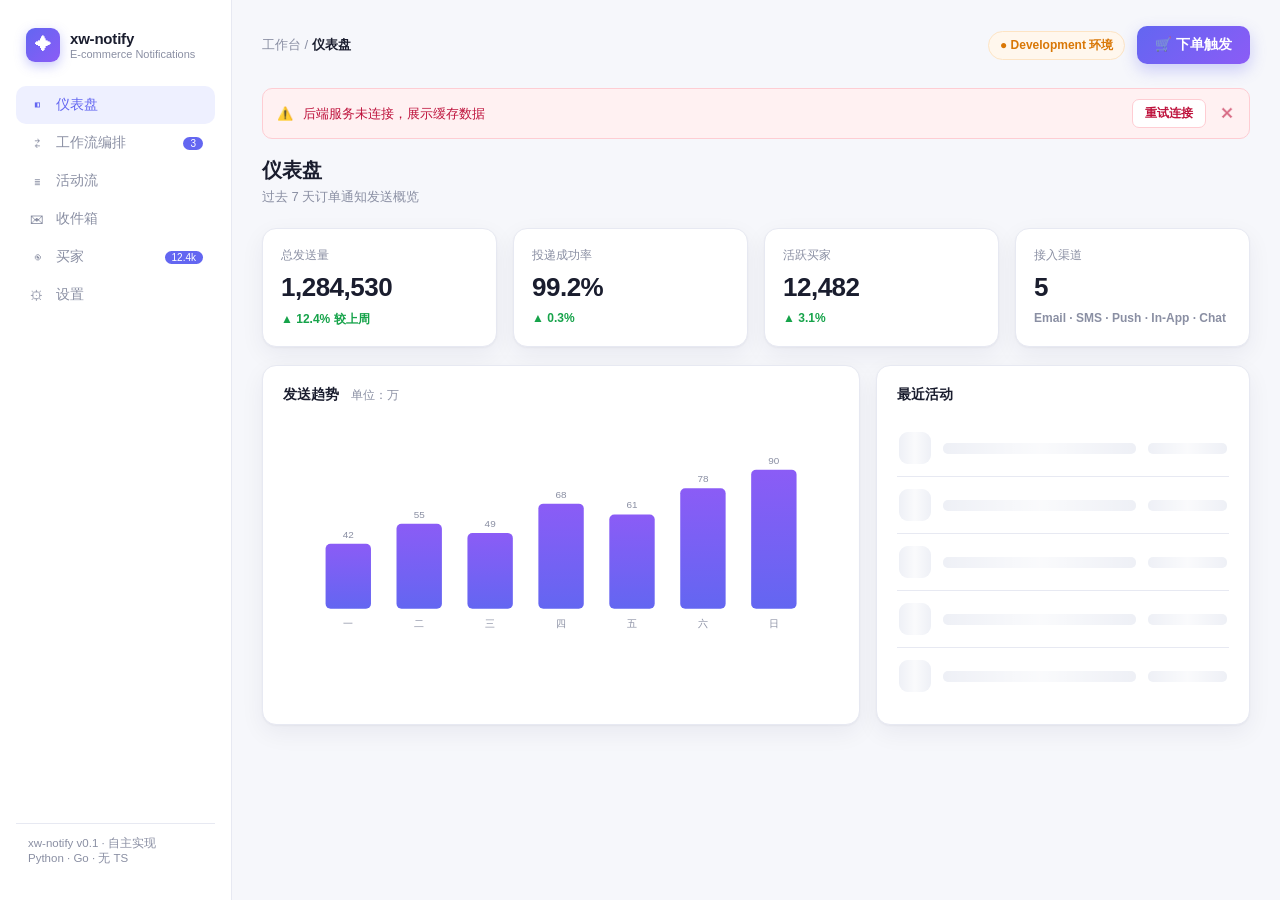
==== dashboard/index.html @ 59d23336 "refactor: 执行引擎从 Java 迁移为 Go - engine/ 改为 Go 模块：cmd/engine 入口 + internal/{domain,queue,worker,config}" ====
<!DOCTYPE html>
<html lang="zh-CN">
<head>
<meta charset="UTF-8" />
<meta name="viewport" content="width=device-width, initial-scale=1.0" />
<title>xw-notify · 电商交易触达</title>
<link rel="stylesheet" href="styles.css" />
</head>
<body>
  <aside>
    <div class="brand">
      <div class="logo">✦</div>
      <div><b>xw-notify</b><span>E-commerce Notifications</span></div>
    </div>
    <ul class="nav">
      <li data-view="dashboard" class="active"><span class="ic">◧</span>仪表盘</li>
      <li data-view="workflows"><span class="ic">⇄</span>工作流编排<span class="badge">3</span></li>
      <li data-view="activity"><span class="ic">≣</span>活动流</li>
      <li data-view="inbox"><span class="ic">✉</span>收件箱<span class="badge badge-count" id="inbox-badge" hidden>0</span></li>
      <li data-view="subscribers"><span class="ic">◉</span>买家<span class="badge">12.4k</span></li>
      <li data-view="settings"><span class="ic">⚙</span>设置</li>
    </ul>
    <div class="sidebar-foot">xw-notify v0.1 · 自主实现<br/>Python · Go · 无 TS</div>
  </aside>

  <main>
    <header class="top">
      <button id="nav-toggle" aria-label="菜单">☰</button>
      <div class="crumb">工作台 / <b id="crumb-name">仪表盘</b></div>
      <div class="top-actions">
        <span class="env-badge">● Development 环境</span>
        <button class="btn btn-primary" id="trigger-btn">🛒 下单触发</button>
      </div>
    </header>

    <div id="xw-banner" role="alert"><span>⚠️</span><span id="xw-banner-text">后端服务未连接，展示缓存数据</span><button class="retry" id="xw-retry">重试连接</button><span class="close-banner" id="xw-banner-close">✕</span></div>

    <!-- ===== Dashboard ===== -->
    <section class="view active" id="view-dashboard">
      <h1>仪表盘</h1>
      <p class="sub">过去 7 天订单通知发送概览</p>
      <div class="grid">
        <div class="stat"><div class="label">总发送量</div><div class="value" id="stat-total">1,284,530</div><div class="delta up">▲ 12.4% 较上周</div></div>
        <div class="stat"><div class="label">投递成功率</div><div class="value" id="stat-rate">99.2%</div><div class="delta up">▲ 0.3%</div></div>
        <div class="stat"><div class="label">活跃买家</div><div class="value">12,482</div><div class="delta up">▲ 3.1%</div></div>
        <div class="stat"><div class="label">接入渠道</div><div class="value">5</div><div class="delta" id="stat-channels" style="color:var(--muted)">Email · SMS · Push · In-App · Chat</div></div>
      </div>
      <div class="cards">
        <div class="card">
          <h3>发送趋势 <span class="hint">单位：万</span></h3>
          <svg id="chart" viewBox="0 0 560 220" style="width:100%"></svg>
        </div>
        <div class="card">
          <h3>最近活动</h3>
          <div id="dash-activity"></div>
        </div>
      </div>
    </section>

    <!-- ===== Workflows ===== -->
    <section class="view" id="view-workflows">
      <h1>工作流编排</h1>
      <p class="sub">左侧选择工作流，拖拽节点调整布局，新增/删除步骤并保存写回后端</p>
      <div class="wf-wrap">
        <aside class="wf-list-panel">
          <div class="wf-list-head">
            <span>工作流列表</span>
            <button class="btn btn-ghost" id="wf-new-btn" style="padding:5px 10px;font-size:12px">＋ 新建</button>
          </div>
          <div id="wf-list"></div>
        </aside>
        <div class="wf-main">
          <div class="wf-toolbar">
            <span style="font-size:12px;color:var(--muted);margin-right:4px;">添加步骤：</span>
            <button class="chip" data-add="email"><span class="dot" style="background:#6366f1"></span>邮件 Email</button>
            <button class="chip" data-add="sms"><span class="dot" style="background:#0ea5e9"></span>短信 SMS</button>
            <button class="chip" data-add="push"><span class="dot" style="background:#f59e0b"></span>推送 Push</button>
            <button class="chip" data-add="inapp"><span class="dot" style="background:#10b981"></span>站内 In-App</button>
            <button class="chip" data-add="digest"><span class="dot" style="background:#8b5cf6"></span>摘要 Digest</button>
            <button class="chip chip-danger" id="wf-del-btn" style="margin-left:8px">✕ 删除步骤</button>
            <span style="flex:1"></span>
            <button class="btn btn-ghost" id="run-btn">▶ 运行工作流</button>
            <button class="btn btn-primary" id="wf-save-btn" style="margin-left:8px">💾 保存</button>
          </div>
          <div class="canvas"><svg id="wf-svg" viewBox="0 0 920 480"></svg></div>
        </div>
      </div>
    </section>

    <!-- ===== Activity ===== -->
    <section class="view" id="view-activity">
      <h1>活动流</h1>
      <p class="sub">每一条订单事件触发的实时分发轨迹</p>
      <div class="card"><div id="activity-list"></div></div>
    </section>

    <!-- ===== Inbox ===== -->
    <section class="view" id="view-inbox">
      <h1>收件箱</h1>
      <p class="sub">站内通知中心 · 未读消息与已读标记</p>
      <div class="inbox-head">
        <div class="inbox-tabs">
          <button class="inbox-tab active" data-filter="all">全部</button>
          <button class="inbox-tab" data-filter="unread">未读</button>
        </div>
        <div class="inbox-actions">
          <button class="btn btn-ghost" id="inbox-mark-all" style="padding:7px 14px;font-size:12.5px">✓ 全部已读</button>
        </div>
      </div>
      <div class="card"><div id="inbox-list"></div></div>
    </section>

    <!-- ===== Subscribers ===== -->
    <section class="view" id="view-subscribers">
      <h1>买家</h1>
      <p class="sub">买家档案与渠道偏好（全局 / 工作流 / 渠道 三级）</p>
      <div class="card"><div id="sub-list"></div></div>
    </section>

    <!-- ===== Settings ===== -->
    <section class="view" id="view-settings">
      <h1>设置</h1>
      <p class="sub">API Key · 渠道 Provider · 环境隔离</p>
      <div class="card">
        <div class="act"><div class="ch" style="background:#eef0ff">🔑</div><div class="meta"><div class="t">API Key</div><div class="d">sk_live_••••••••••••4F2k · 只读</div></div><button class="btn btn-ghost" style="padding:7px 12px">复制</button></div>
        <div class="act"><div class="ch" style="background:#ecfdf5">📧</div><div class="meta"><div class="t">Email Provider</div><div class="d">SMTP · 已连接</div></div><span class="pill ok">正常</span></div>
        <div class="act"><div class="ch" style="background:#fff7ed">📱</div><div class="meta"><div class="t">Push Provider</div><div class="d">FCM · mock 模式</div></div><span class="pill" style="background:#fff7ed;color:#b45309">mock</span></div>
      </div>
    </section>
  </main>

  <script src="data.js"></script>
  <script src="editor.js"></script>
  <script src="app.js"></script>
</body>
</html>
---- dashboard/styles.css ----
/* xw-notify 展示前端样式 —— 原生 CSS，零依赖 */
:root {
  --bg: #f6f7fb;
  --panel: #ffffff;
  --border: #e7e9f2;
  --text: #1a1d2e;
  --muted: #8a8fa3;
  --accent: #6366f1;
  --accent-soft: #eef0ff;
  --green: #16a34a;
  --red: #e11d48;
  --amber: #d97706;
  --radius: 14px;
  --shadow: 0 1px 2px rgba(20, 24, 60, .04), 0 8px 24px rgba(20, 24, 60, .06);
  --sidebar-w: 232px;
}
* { box-sizing: border-box; margin: 0; padding: 0; }
body {
  font-family: -apple-system, BlinkMacSystemFont, "Segoe UI", "PingFang SC", "Microsoft YaHei", sans-serif;
  background: var(--bg);
  color: var(--text);
  display: flex;
  min-height: 100vh;
  -webkit-font-smoothing: antialiased;
}
/* ---------- Sidebar ---------- */
aside {
  width: var(--sidebar-w);
  background: var(--panel);
  border-right: 1px solid var(--border);
  padding: 22px 16px;
  display: flex;
  flex-direction: column;
  gap: 4px;
  position: sticky;
  top: 0;
  height: 100vh;
}
.brand { display: flex; align-items: center; gap: 10px; padding: 6px 10px 20px; }
.brand .logo {
  width: 34px; height: 34px; border-radius: 9px;
  background: linear-gradient(135deg, #6366f1, #8b5cf6);
  display: grid; place-items: center; color: #fff; font-weight: 700; font-size: 16px;
  box-shadow: 0 4px 12px rgba(99,102,241,.35);
}
.brand b { font-size: 15px; letter-spacing: -.2px; }
.brand span { display:block; font-size: 11px; color: var(--muted); font-weight: 400; }
.nav { list-style: none; }
.nav li {
  display: flex; align-items: center; gap: 10px;
  padding: 10px 12px; border-radius: 10px; cursor: pointer;
  color: var(--muted); font-size: 13.5px; font-weight: 500;
  transition: all .15s;
}
.nav li:hover { background: var(--accent-soft); color: var(--text); }
.nav li.active { background: var(--accent-soft); color: var(--accent); }
.nav li .ic { width: 18px; text-align: center; }
.nav li .badge { margin-left: auto; background: var(--accent); color:#fff; font-size:10px; padding:1px 7px; border-radius: 99px; }
.sidebar-foot { margin-top: auto; padding: 12px; border-top: 1px solid var(--border); font-size: 11.5px; color: var(--muted); }

/* ---------- Main ---------- */
main { flex: 1; min-width: 0; padding: 26px 30px 60px; }
header.top { display: flex; align-items: center; justify-content: space-between; margin-bottom: 24px; }
.crumb { font-size: 13px; color: var(--muted); }
.crumb b { color: var(--text); }
.top-actions { display: flex; align-items: center; gap: 12px; }
.env-badge {
  font-size: 12px; padding: 5px 11px; border-radius: 99px; font-weight: 600;
  background: #fff7ed; color: var(--amber); border: 1px solid #fde4c4;
}
.btn {
  border: none; cursor: pointer; font-weight: 600; font-size: 13.5px;
  padding: 10px 18px; border-radius: 10px; transition: transform .1s, box-shadow .15s;
}
.btn:active { transform: translateY(1px); }
.btn-primary { background: linear-gradient(135deg,#6366f1,#8b5cf6); color:#fff; box-shadow: 0 6px 16px rgba(99,102,241,.3); }
.btn-primary:hover { box-shadow: 0 8px 22px rgba(99,102,241,.42); }
.btn-ghost { background: var(--panel); color: var(--text); border: 1px solid var(--border); }

/* ---------- Views ---------- */
.view { display: none; animation: fade .25s ease; }
.view.active { display: block; }
@keyframes fade { from { opacity: 0; transform: translateY(6px);} to { opacity:1; transform:none;} }

h1 { font-size: 20px; margin-bottom: 4px; }
.sub { color: var(--muted); font-size: 13px; margin-bottom: 22px; }

.grid { display: grid; grid-template-columns: repeat(4, 1fr); gap: 16px; margin-bottom: 18px; }
.stat { background: var(--panel); border: 1px solid var(--border); border-radius: var(--radius); padding: 18px; box-shadow: var(--shadow); }
.stat .label { font-size: 12px; color: var(--muted); margin-bottom: 8px; }
.stat .value { font-size: 26px; font-weight: 700; letter-spacing: -.5px; }
.stat .delta { font-size: 12px; margin-top: 8px; font-weight: 600; }
.up { color: var(--green); } .down { color: var(--red); }

.cards { display: grid; grid-template-columns: 1.6fr 1fr; gap: 16px; }
.card { background: var(--panel); border: 1px solid var(--border); border-radius: var(--radius); padding: 20px; box-shadow: var(--shadow); }
.card h3 { font-size: 14px; margin-bottom: 16px; }
.card .hint { font-size: 12px; color: var(--muted); font-weight: 400; margin-left: 8px; }

/* activity rows */
.act { display: flex; align-items: center; gap: 12px; padding: 12px 2px; border-bottom: 1px solid var(--border); }
.act:last-child { border-bottom: none; }
.act .ch { width: 32px; height: 32px; border-radius: 9px; display:grid; place-items:center; font-size:15px; flex-shrink:0; }
.act .meta { flex: 1; min-width: 0; }
.act .meta .t { font-size: 13px; font-weight: 600; }
.act .meta .d { font-size: 12px; color: var(--muted); }
.act .ts { font-size: 11.5px; color: var(--muted); white-space: nowrap; }
.pill { font-size: 10.5px; padding: 2px 8px; border-radius: 99px; font-weight: 600; }
.pill.ok { background:#ecfdf5; color:#15803d; } .pill.fail { background:#fff1f2; color:#be123c; }

/* inbox */
.badge-count { background: var(--red); }
.inbox-head { display: flex; align-items: center; justify-content: space-between; margin-bottom: 14px; }
.inbox-tabs { display: flex; gap: 6px; }
.inbox-tab {
  border: 1px solid var(--border); background: var(--panel); color: var(--muted);
  font-size: 12.5px; font-weight: 600; padding: 7px 16px; border-radius: 99px; cursor: pointer;
}
.inbox-tab.active { background: var(--accent-soft); color: var(--accent); border-color: var(--accent); }
.inbox-item {
  display: flex; align-items: center; gap: 12px; padding: 14px 6px;
  border-bottom: 1px solid var(--border); cursor: pointer; transition: background .15s;
}
.inbox-item:last-child { border-bottom: none; }
.inbox-item:hover { background: #fafbff; }
.inbox-dot { width: 9px; height: 9px; border-radius: 50%; background: transparent; flex-shrink: 0; }
.inbox-item.unread .inbox-dot { background: var(--accent); box-shadow: 0 0 0 3px rgba(99,102,241,.18); }
.inbox-body { flex: 1; min-width: 0; }
.inbox-title { font-size: 13.5px; font-weight: 600; }
.inbox-item.unread .inbox-title { font-weight: 700; }
.inbox-text { font-size: 12.5px; color: var(--muted); margin-top: 3px; }
.inbox-ts { font-size: 11.5px; color: var(--muted); white-space: nowrap; }
.inbox-item.unread .inbox-ts { color: var(--accent); }
.inbox-empty { text-align: center; padding: 40px 12px; color: var(--muted); font-size: 13px; }

/* workflow editor */
.wf-wrap { background: var(--panel); border: 1px solid var(--border); border-radius: var(--radius); box-shadow: var(--shadow); padding: 20px; display:flex; gap:16px; }
.wf-list-panel { width: 220px; flex-shrink:0; border-right:1px solid var(--border); padding-right:16px; }
.wf-list-head { display:flex; align-items:center; justify-content:space-between; margin-bottom:12px; font-size:12px; font-weight:700; color:var(--muted); }
#wf-list { display:flex; flex-direction:column; gap:6px; }
.wf-item { display:flex; align-items:center; gap:8px; padding:9px 10px; border-radius:9px; border:1px solid var(--border); cursor:pointer; font-size:12.5px; transition: background .15s, border-color .15s; }
.wf-item:hover { border-color: var(--accent); }
.wf-item.active { background:#eef0ff; border-color: var(--accent); }
.wf-item .wf-name { font-weight:600; overflow:hidden; text-overflow:ellipsis; white-space:nowrap; }
.wf-item .wf-ver { margin-left:auto; font-size:10.5px; color:var(--muted); white-space:nowrap; }
.wf-list-empty { font-size:12px; color:var(--muted); padding:12px 4px; }
.wf-main { flex:1; min-width:0; }
.wf-toolbar { display:flex; align-items:center; gap:8px; margin-bottom:16px; flex-wrap:wrap; }
.chip { font-size:12px; padding:7px 12px; border-radius:9px; border:1px solid var(--border); background:#fbfbfe; cursor:pointer; font-weight:500; }
.chip:hover { border-color: var(--accent); color: var(--accent); }
.chip .dot { display:inline-block; width:8px; height:8px; border-radius:50%; margin-right:6px; }
.chip-danger { color:#be123c; }
.chip-danger:hover { border-color:#be123c; color:#be123c; }
.canvas { width:100%; background: #fafbff; border:1px dashed #d9ddf0; border-radius: 12px; overflow:hidden; }
.canvas svg { display:block; width:100%; }
.node { cursor: grab; }
.node rect { transition: filter .15s; }
.node:hover rect { filter: drop-shadow(0 4px 10px rgba(99,102,241,.25)); }
.node[data-sel="1"] rect { filter: drop-shadow(0 0 0 2px var(--accent)); }
.edge { stroke: #c7cbe6; stroke-width: 2; fill: none; }
.edge.running { stroke: var(--accent); stroke-dasharray: 6 6; animation: dash .5s linear infinite; }
@keyframes dash { to { stroke-dashoffset: -12; } }

/* ---------- 加载态骨架 ---------- */
.skel { position: relative; overflow: hidden; background: #eef0f6; border-radius: 8px; }
.skel::after {
  content: ''; position: absolute; inset: 0;
  background: linear-gradient(90deg, transparent, rgba(255,255,255,.7), transparent);
  animation: shimmer 1.2s infinite;
}
@keyframes shimmer { from { transform: translateX(-100%);} to { transform: translateX(100%);} }
.skel-row { display:flex; align-items:center; gap:12px; padding:12px 2px; border-bottom:1px solid var(--border); }
.skel-row:last-child { border-bottom:none; }
.skel-avatar { width:32px; height:32px; border-radius:9px; flex-shrink:0; }
.skel-line { height:11px; border-radius:5px; flex:1; }
.skel-line.short { max-width:60%; }
.skel-stat { height:90px; }

/* ---------- 空态 ---------- */
.empty-state { text-align:center; padding:48px 16px; color:var(--muted); }
.empty-state .ic { font-size:34px; margin-bottom:12px; opacity:.5; }
.empty-state .t { font-size:14px; font-weight:600; color:var(--text); margin-bottom:6px; }
.empty-state .d { font-size:12.5px; }
.empty-state .btn { margin-top:16px; }

/* ---------- 错误横幅 ---------- */
#xw-banner {
  display:none; align-items:center; gap:10px;
  background:#fff1f2; color:#be123c; border:1px solid #fecdd3;
  padding:10px 14px; border-radius:10px; font-size:13px; margin-bottom:18px;
}
#xw-banner.show { display:flex; }
#xw-banner .retry { margin-left:auto; border:1px solid #fecdd3; background:#fff; color:#be123c;
  font-size:12px; padding:5px 12px; border-radius:7px; cursor:pointer; font-weight:600; }
#xw-banner .close-banner { cursor:pointer; font-size:15px; color:#be123c; opacity:.6; margin-left:4px; }

/* ---------- 响应式 ---------- */
/* 顶栏移动端菜单按钮 */
#nav-toggle { display:none; border:none; background:transparent; font-size:20px; color:var(--text); cursor:pointer; padding:4px 8px; }

@media (max-width: 980px) {
  .grid { grid-template-columns: repeat(2,1fr); }
  .cards { grid-template-columns: 1fr; }
  .wf-wrap { flex-direction: column; }
  .wf-list-panel { width:100%; border-right:none; border-bottom:1px solid var(--border); padding-right:0; padding-bottom:12px; }
  #wf-list { flex-direction:row; flex-wrap:wrap; }
  .wf-item { flex:1 1 160px; }
}

@media (max-width: 720px) {
  body { flex-direction: column; }
  aside {
    position: fixed; z-index: 50; width: 232px; height: 100vh; left: 0; top: 0;
    transform: translateX(-100%); transition: transform .25s ease; box-shadow: 0 0 40px rgba(0,0,0,.15);
  }
  aside.open { transform: translateX(0); }
  main { padding: 16px 14px 60px; }
  header.top { flex-wrap: wrap; gap: 10px; }
  .crumb { width: 100%; }
  #nav-toggle { display: block; }
  .grid { grid-template-columns: 1fr; }
  .wf-toolbar { gap:6px; }
  .top-actions { width: 100%; justify-content: space-between; }
  .env-badge { display:none; }
}
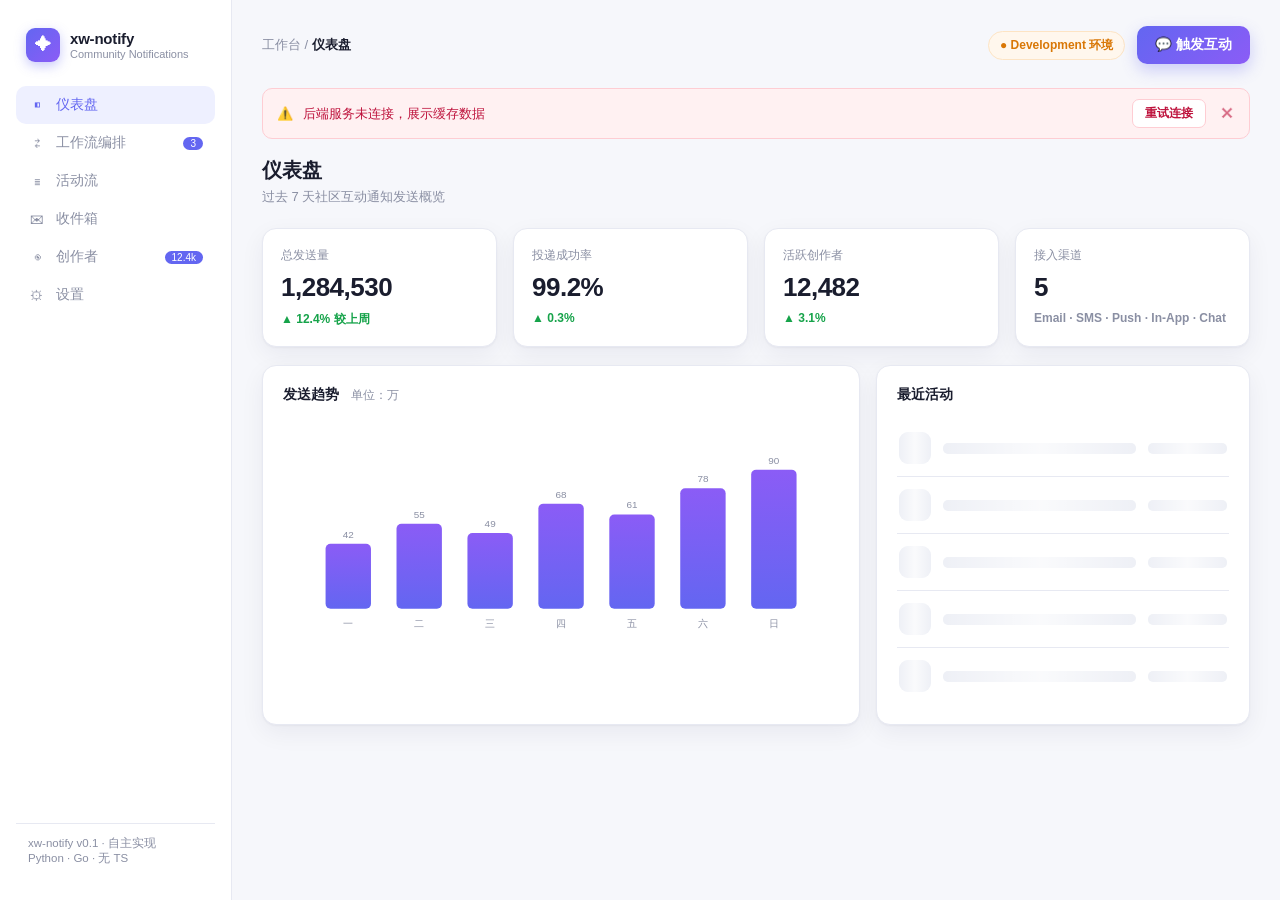
==== commit 4fbc3658: "feat: 业务主题切换为内容社区互动触达 - 预置工作流改为 post_liked（按 post_id 聚合）/ post_commented / post_mentioned - 点赞工作流加入 " ====
--- a/dashboard/index.html
+++ b/dashboard/index.html
@@ -3,21 +3,21 @@
 <head>
 <meta charset="UTF-8" />
 <meta name="viewport" content="width=device-width, initial-scale=1.0" />
-<title>xw-notify · 电商交易触达</title>
+<title>xw-notify · 内容社区互动触达</title>
 <link rel="stylesheet" href="styles.css" />
 </head>
 <body>
   <aside>
     <div class="brand">
       <div class="logo">✦</div>
-      <div><b>xw-notify</b><span>E-commerce Notifications</span></div>
+      <div><b>xw-notify</b><span>Community Notifications</span></div>
     </div>
     <ul class="nav">
       <li data-view="dashboard" class="active"><span class="ic">◧</span>仪表盘</li>
       <li data-view="workflows"><span class="ic">⇄</span>工作流编排<span class="badge">3</span></li>
       <li data-view="activity"><span class="ic">≣</span>活动流</li>
       <li data-view="inbox"><span class="ic">✉</span>收件箱<span class="badge badge-count" id="inbox-badge" hidden>0</span></li>
-      <li data-view="subscribers"><span class="ic">◉</span>买家<span class="badge">12.4k</span></li>
+      <li data-view="subscribers"><span class="ic">◉</span>创作者<span class="badge">12.4k</span></li>
       <li data-view="settings"><span class="ic">⚙</span>设置</li>
     </ul>
     <div class="sidebar-foot">xw-notify v0.1 · 自主实现<br/>Python · Go · 无 TS</div>
@@ -29,7 +29,7 @@
       <div class="crumb">工作台 / <b id="crumb-name">仪表盘</b></div>
       <div class="top-actions">
         <span class="env-badge">● Development 环境</span>
-        <button class="btn btn-primary" id="trigger-btn">🛒 下单触发</button>
+        <button class="btn btn-primary" id="trigger-btn">💬 触发互动</button>
       </div>
     </header>
 
@@ -38,11 +38,11 @@
     <!-- ===== Dashboard ===== -->
     <section class="view active" id="view-dashboard">
       <h1>仪表盘</h1>
-      <p class="sub">过去 7 天订单通知发送概览</p>
+      <p class="sub">过去 7 天社区互动通知发送概览</p>
       <div class="grid">
         <div class="stat"><div class="label">总发送量</div><div class="value" id="stat-total">1,284,530</div><div class="delta up">▲ 12.4% 较上周</div></div>
         <div class="stat"><div class="label">投递成功率</div><div class="value" id="stat-rate">99.2%</div><div class="delta up">▲ 0.3%</div></div>
-        <div class="stat"><div class="label">活跃买家</div><div class="value">12,482</div><div class="delta up">▲ 3.1%</div></div>
+        <div class="stat"><div class="label">活跃创作者</div><div class="value">12,482</div><div class="delta up">▲ 3.1%</div></div>
         <div class="stat"><div class="label">接入渠道</div><div class="value">5</div><div class="delta" id="stat-channels" style="color:var(--muted)">Email · SMS · Push · In-App · Chat</div></div>
       </div>
       <div class="cards">
@@ -90,7 +90,7 @@
     <!-- ===== Activity ===== -->
     <section class="view" id="view-activity">
       <h1>活动流</h1>
-      <p class="sub">每一条订单事件触发的实时分发轨迹</p>
+      <p class="sub">每一条互动事件触发的实时分发轨迹</p>
       <div class="card"><div id="activity-list"></div></div>
     </section>
 
@@ -112,8 +112,8 @@
 
     <!-- ===== Subscribers ===== -->
     <section class="view" id="view-subscribers">
-      <h1>买家</h1>
-      <p class="sub">买家档案与渠道偏好（全局 / 工作流 / 渠道 三级）</p>
+      <h1>创作者</h1>
+      <p class="sub">创作者档案与渠道偏好（全局 / 工作流 / 渠道 三级）</p>
       <div class="card"><div id="sub-list"></div></div>
     </section>
 
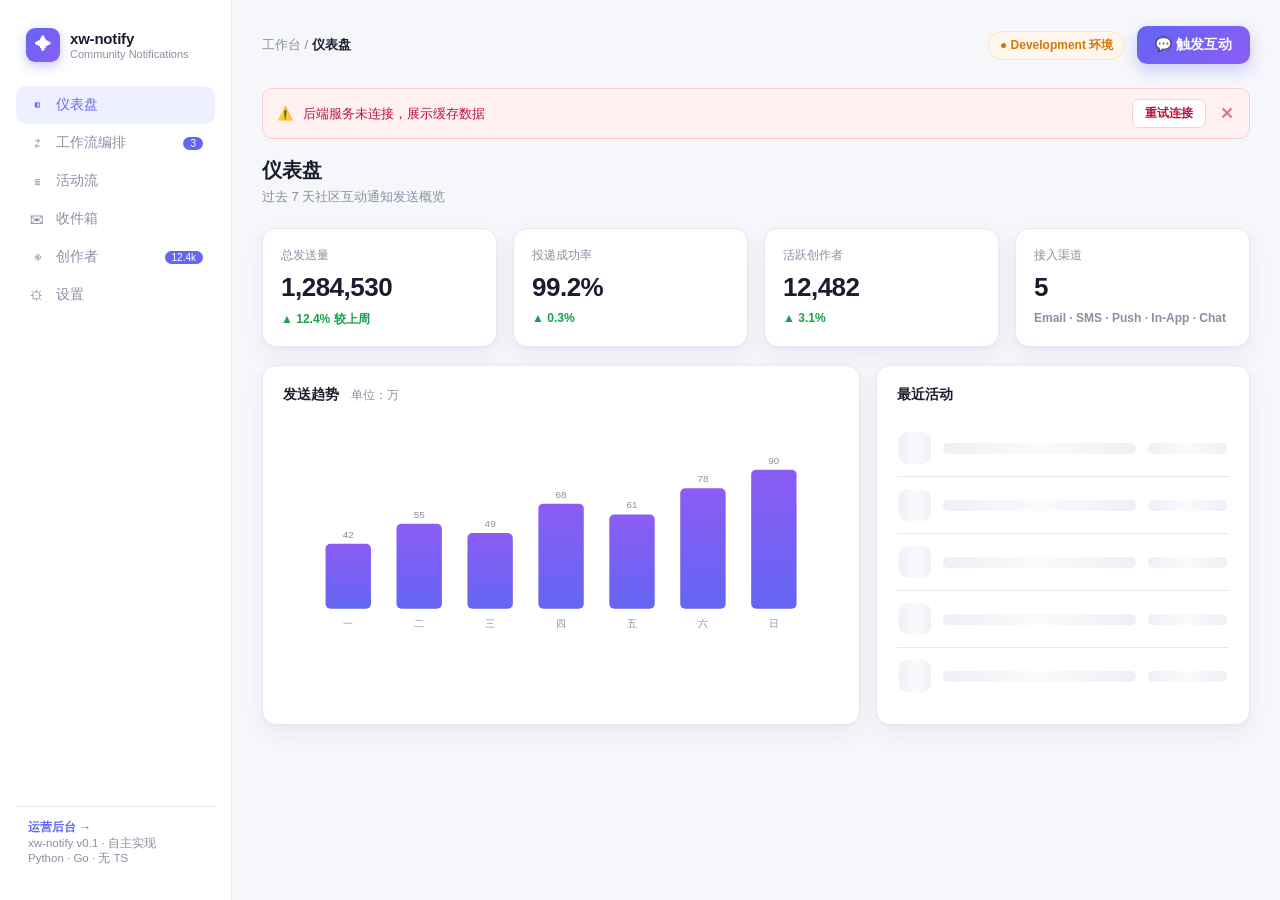
==== commit a8aa2b13: "前端：新增运营后台页面，统计概览与工作流启停、触发测试接线 页面 dashboard/admin.html 复用既有的原生 HTML/CSS/JS，不引入构建： 概览读管理统计接口给出尝试数、成功率、" ====
--- a/dashboard/index.html
+++ b/dashboard/index.html
@@ -20,7 +20,7 @@
       <li data-view="subscribers"><span class="ic">◉</span>创作者<span class="badge">12.4k</span></li>
       <li data-view="settings"><span class="ic">⚙</span>设置</li>
     </ul>
-    <div class="sidebar-foot">xw-notify v0.1 · 自主实现<br/>Python · Go · 无 TS</div>
+    <div class="sidebar-foot"><a class="foot-link" href="admin.html">运营后台 →</a><br/>xw-notify v0.1 · 自主实现<br/>Python · Go · 无 TS</div>
   </aside>
 
   <main>
@@ -97,17 +97,8 @@
     <!-- ===== Inbox ===== -->
     <section class="view" id="view-inbox">
       <h1>收件箱</h1>
-      <p class="sub">站内通知中心 · 未读消息与已读标记</p>
-      <div class="inbox-head">
-        <div class="inbox-tabs">
-          <button class="inbox-tab active" data-filter="all">全部</button>
-          <button class="inbox-tab" data-filter="unread">未读</button>
-        </div>
-        <div class="inbox-actions">
-          <button class="btn btn-ghost" id="inbox-mark-all" style="padding:7px 14px;font-size:12.5px">✓ 全部已读</button>
-        </div>
-      </div>
-      <div class="card"><div id="inbox-list"></div></div>
+      <p class="sub">站内通知中心 · 未读聚合、按工作流筛选、实时更新</p>
+      <div id="inbox-root"></div>
     </section>
 
     <!-- ===== Subscribers ===== -->
@@ -131,6 +122,7 @@
 
   <script src="data.js"></script>
   <script src="editor.js"></script>
+  <script src="inbox.js"></script>
   <script src="app.js"></script>
 </body>
 </html>
--- a/dashboard/styles.css
+++ b/dashboard/styles.css
@@ -57,6 +57,8 @@
 .nav li .ic { width: 18px; text-align: center; }
 .nav li .badge { margin-left: auto; background: var(--accent); color:#fff; font-size:10px; padding:1px 7px; border-radius: 99px; }
 .sidebar-foot { margin-top: auto; padding: 12px; border-top: 1px solid var(--border); font-size: 11.5px; color: var(--muted); }
+.sidebar-foot a.foot-link { color: var(--accent); text-decoration: none; font-weight: 600; font-size: 12px; }
+.sidebar-foot a.foot-link:hover { text-decoration: underline; }
 
 /* ---------- Main ---------- */
 main { flex: 1; min-width: 0; padding: 26px 30px 60px; }
@@ -132,6 +134,48 @@
 .inbox-ts { font-size: 11.5px; color: var(--muted); white-space: nowrap; }
 .inbox-item.unread .inbox-ts { color: var(--accent); }
 .inbox-empty { text-align: center; padding: 40px 12px; color: var(--muted); font-size: 13px; }
+
+/* inbox 组件（dashboard/inbox.js） */
+.inbox-top {
+  display: flex; align-items: center; justify-content: space-between;
+  gap: 12px; margin-bottom: 12px; flex-wrap: wrap;
+}
+.inbox-nums { display: flex; align-items: center; gap: 16px; }
+.inbox-num { font-size: 12.5px; color: var(--muted); }
+.inbox-num b { font-size: 18px; color: var(--text); margin-right: 5px; letter-spacing: -.3px; }
+.inbox-live {
+  display: inline-flex; align-items: center; gap: 6px;
+  font-size: 11.5px; color: var(--muted); font-weight: 600;
+}
+.inbox-live i { width: 7px; height: 7px; border-radius: 50%; background: #cbd0e0; }
+.inbox-live[data-state="live"] { color: var(--green); }
+.inbox-live[data-state="live"] i { background: var(--green); box-shadow: 0 0 0 3px rgba(22,163,74,.15); }
+.inbox-live[data-state="connecting"] i,
+.inbox-live[data-state="retry"] i { background: var(--amber); animation: pulse 1.2s ease-in-out infinite; }
+.inbox-live[data-state="poll"] { color: var(--amber); }
+.inbox-live[data-state="poll"] i { background: var(--amber); }
+@keyframes pulse { 50% { opacity: .35; } }
+.inbox-mark-all { padding: 7px 14px; font-size: 12.5px; }
+.inbox-mark-all:disabled { opacity: .45; cursor: default; }
+
+.inbox-filters { display: flex; align-items: center; gap: 6px; margin-bottom: 14px; flex-wrap: wrap; }
+.inbox-wf { display: flex; gap: 6px; overflow-x: auto; padding-left: 6px; border-left: 1px solid var(--border); margin-left: 6px; }
+.inbox-wf:empty { border-left: none; margin-left: 0; padding-left: 0; }
+.chip-sm { font-size: 11.5px; padding: 5px 10px; border-radius: 99px; white-space: nowrap; }
+.chip-sm b { margin-left: 6px; color: var(--accent); font-size: 11px; }
+.chip-sm.active { background: var(--accent-soft); border-color: var(--accent); color: var(--accent); }
+
+.inbox-card { padding: 6px 20px; }
+.inbox-meta { display: flex; align-items: center; gap: 8px; margin-top: 5px; font-size: 11.5px; color: var(--muted); }
+.inbox-wf-tag {
+  background: #f2f4fb; color: #5b6178; border-radius: 5px;
+  padding: 1px 6px; font-size: 10.5px; font-weight: 600;
+}
+.inbox-foot {
+  display: flex; align-items: center; justify-content: space-between;
+  padding: 14px 2px 10px; font-size: 12px; color: var(--muted);
+}
+.inbox-more { padding: 6px 14px; font-size: 12px; }
 
 /* workflow editor */
 .wf-wrap { background: var(--panel); border: 1px solid var(--border); border-radius: var(--radius); box-shadow: var(--shadow); padding: 20px; display:flex; gap:16px; }
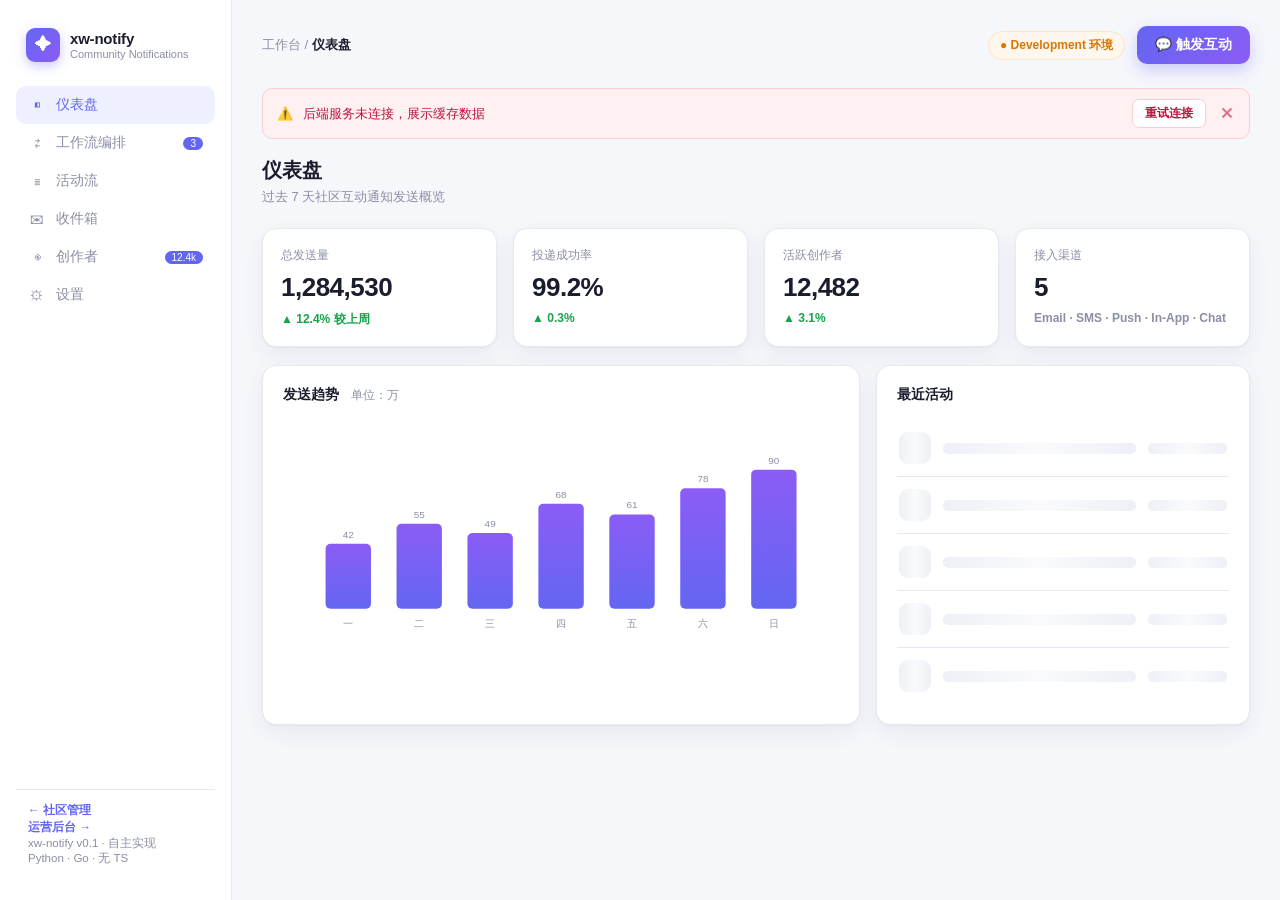
==== commit ad92347f: "共享社区管理与通知控制台的站长登录" ====
--- a/dashboard/index.html
+++ b/dashboard/index.html
@@ -20,7 +20,7 @@
       <li data-view="subscribers"><span class="ic">◉</span>创作者<span class="badge">12.4k</span></li>
       <li data-view="settings"><span class="ic">⚙</span>设置</li>
     </ul>
-    <div class="sidebar-foot"><a class="foot-link" href="admin.html">运营后台 →</a><br/>xw-notify v0.1 · 自主实现<br/>Python · Go · 无 TS</div>
+    <div class="sidebar-foot"><a class="foot-link" href="/community/">← 社区管理</a><br/><a class="foot-link" href="admin.html">运营后台 →</a><br/>xw-notify v0.1 · 自主实现<br/>Python · Go · 无 TS</div>
   </aside>
 
   <main>
@@ -60,7 +60,7 @@
     <!-- ===== Workflows ===== -->
     <section class="view" id="view-workflows">
       <h1>工作流编排</h1>
-      <p class="sub">左侧选择工作流，拖拽节点调整布局，新增/删除步骤并保存写回后端</p>
+      <p class="sub">左侧选择工作流，添加步骤、拖拽排序、修改名称与模板，保存即写回后端</p>
       <div class="wf-wrap">
         <aside class="wf-list-panel">
           <div class="wf-list-head">
@@ -71,18 +71,31 @@
         </aside>
         <div class="wf-main">
           <div class="wf-toolbar">
-            <span style="font-size:12px;color:var(--muted);margin-right:4px;">添加步骤：</span>
-            <button class="chip" data-add="email"><span class="dot" style="background:#6366f1"></span>邮件 Email</button>
-            <button class="chip" data-add="sms"><span class="dot" style="background:#0ea5e9"></span>短信 SMS</button>
-            <button class="chip" data-add="push"><span class="dot" style="background:#f59e0b"></span>推送 Push</button>
-            <button class="chip" data-add="inapp"><span class="dot" style="background:#10b981"></span>站内 In-App</button>
-            <button class="chip" data-add="digest"><span class="dot" style="background:#8b5cf6"></span>摘要 Digest</button>
-            <button class="chip chip-danger" id="wf-del-btn" style="margin-left:8px">✕ 删除步骤</button>
+            <span class="wf-title" id="wf-title">未命名工作流</span>
+            <span class="wf-toolbar-sep"></span>
+            <span class="wf-toolbar-label">添加步骤：</span>
+            <button class="chip" data-add="in_app"><span class="dot" style="background:#10b981"></span>站内信</button>
+            <button class="chip" data-add="email"><span class="dot" style="background:#6366f1"></span>邮件</button>
+            <button class="chip" data-add="push"><span class="dot" style="background:#f59e0b"></span>推送</button>
+            <button class="chip" data-add="sms"><span class="dot" style="background:#0ea5e9"></span>短信</button>
+            <button class="chip" data-add="digest"><span class="dot" style="background:#7c3aed"></span>聚合</button>
+            <button class="chip" data-add="delay"><span class="dot" style="background:#64748b"></span>延迟</button>
+            <button class="chip chip-danger" id="wf-del-btn">✕ 删除步骤</button>
             <span style="flex:1"></span>
             <button class="btn btn-ghost" id="run-btn">▶ 运行工作流</button>
-            <button class="btn btn-primary" id="wf-save-btn" style="margin-left:8px">💾 保存</button>
+            <button class="btn btn-primary" id="wf-save-btn">💾 保存</button>
           </div>
-          <div class="canvas"><svg id="wf-svg" viewBox="0 0 920 480"></svg></div>
+          <div class="editor-body">
+            <div class="editor-canvas">
+              <div class="canvas"><svg id="wf-svg" viewBox="0 0 900 220"></svg></div>
+              <div class="wf-issues" id="wf-issues" hidden></div>
+            </div>
+            <div class="editor-side">
+              <div class="editor-side-head"><span>步骤</span><span class="editor-count" id="wf-step-count">0</span></div>
+              <ol class="wf-steps" id="wf-steps"></ol>
+              <div class="inspector" id="wf-inspector"></div>
+            </div>
+          </div>
         </div>
       </div>
     </section>
@@ -121,6 +134,7 @@
   </main>
 
   <script src="data.js"></script>
+  <script src="editor_model.js"></script>
   <script src="editor.js"></script>
   <script src="inbox.js"></script>
   <script src="app.js"></script>
--- a/dashboard/styles.css
+++ b/dashboard/styles.css
@@ -189,7 +189,10 @@
 .wf-item .wf-ver { margin-left:auto; font-size:10.5px; color:var(--muted); white-space:nowrap; }
 .wf-list-empty { font-size:12px; color:var(--muted); padding:12px 4px; }
 .wf-main { flex:1; min-width:0; }
-.wf-toolbar { display:flex; align-items:center; gap:8px; margin-bottom:16px; flex-wrap:wrap; }
+.wf-toolbar { display:flex; align-items:center; gap:8px; margin-bottom:14px; flex-wrap:wrap; }
+.wf-title { font-size:13px; font-weight:700; color:var(--text); max-width:220px; overflow:hidden; text-overflow:ellipsis; white-space:nowrap; }
+.wf-toolbar-sep { width:1px; height:18px; background:var(--border); }
+.wf-toolbar-label { font-size:12px; color:var(--muted); }
 .chip { font-size:12px; padding:7px 12px; border-radius:9px; border:1px solid var(--border); background:#fbfbfe; cursor:pointer; font-weight:500; }
 .chip:hover { border-color: var(--accent); color: var(--accent); }
 .chip .dot { display:inline-block; width:8px; height:8px; border-radius:50%; margin-right:6px; }
@@ -197,13 +200,56 @@
 .chip-danger:hover { border-color:#be123c; color:#be123c; }
 .canvas { width:100%; background: #fafbff; border:1px dashed #d9ddf0; border-radius: 12px; overflow:hidden; }
 .canvas svg { display:block; width:100%; }
-.node { cursor: grab; }
+.node { cursor: pointer; }
 .node rect { transition: filter .15s; }
 .node:hover rect { filter: drop-shadow(0 4px 10px rgba(99,102,241,.25)); }
 .node[data-sel="1"] rect { filter: drop-shadow(0 0 0 2px var(--accent)); }
 .edge { stroke: #c7cbe6; stroke-width: 2; fill: none; }
 .edge.running { stroke: var(--accent); stroke-dasharray: 6 6; animation: dash .5s linear infinite; }
 @keyframes dash { to { stroke-dashoffset: -12; } }
+
+/* editor body：画布 + 步骤列表与检查器 */
+.editor-body { display:flex; gap:16px; align-items:flex-start; }
+.editor-canvas { flex:1; min-width:0; }
+.editor-side { width:290px; flex-shrink:0; display:flex; flex-direction:column; gap:10px; }
+.editor-side-head { display:flex; align-items:center; justify-content:space-between; font-size:12px; font-weight:700; color:var(--muted); }
+.editor-count { font-size:11px; font-weight:600; background:#eef0ff; color:var(--accent); border-radius:99px; padding:1px 8px; }
+.wf-steps { list-style:none; margin:0; padding:0; display:flex; flex-direction:column; gap:6px; max-height:260px; overflow-y:auto; }
+.step-row { display:flex; align-items:center; gap:8px; padding:8px 9px; border:1px solid var(--border); border-radius:10px; background:#fff; cursor:pointer; transition: border-color .15s, background .15s; }
+.step-row:hover { border-color:#c7cbe6; }
+.step-row[data-sel="1"] { border-color:var(--accent); background:#f7f8ff; }
+.step-row.dragging { opacity:.45; }
+.step-row.drop-target { border-color:var(--accent); border-style:dashed; }
+.step-grip { color:#c3c7d8; font-size:11px; cursor:grab; letter-spacing:-2px; }
+.step-dot { width:22px; height:22px; border-radius:7px; display:inline-flex; align-items:center; justify-content:center; font-size:11px; color:#fff; flex-shrink:0; }
+.step-text { display:flex; flex-direction:column; min-width:0; flex:1; }
+.step-text b { font-size:12px; font-weight:600; overflow:hidden; text-overflow:ellipsis; white-space:nowrap; }
+.step-text small { font-size:10.5px; color:var(--muted); overflow:hidden; text-overflow:ellipsis; white-space:nowrap; }
+.step-order { font-size:10px; color:#b3b8ca; }
+.step-actions { display:flex; gap:2px; }
+.step-actions button { width:20px; height:20px; border:1px solid var(--border); background:#fff; border-radius:6px; font-size:10px; color:#7d8299; cursor:pointer; line-height:1; padding:0; }
+.step-actions button:hover:not(:disabled) { border-color:var(--accent); color:var(--accent); }
+.step-actions button:disabled { opacity:.35; cursor:not-allowed; }
+.step-empty { font-size:11.5px; color:var(--muted); padding:10px; border:1px dashed var(--border); border-radius:10px; text-align:center; }
+.inspector { border:1px solid var(--border); border-radius:12px; padding:12px; background:#fcfcff; display:flex; flex-direction:column; gap:9px; }
+.insp-empty { font-size:11.5px; color:var(--muted); line-height:1.6; }
+.insp-head { display:flex; align-items:center; gap:7px; font-size:12.5px; }
+.insp-id { margin-left:auto; font-size:10px; color:#a9aec2; font-family:ui-monospace, SFMono-Regular, Menlo, monospace; }
+.fld { display:flex; flex-direction:column; gap:4px; }
+.fld-label { font-size:11px; font-weight:600; color:#5b6076; display:flex; align-items:center; gap:6px; }
+.fld-hint { font-weight:400; color:#a2a7bb; font-size:10px; }
+.fld input, .fld select, .fld textarea {
+  width:100%; box-sizing:border-box; font-family:inherit; font-size:11.5px; color:var(--text);
+  border:1px solid var(--border); border-radius:8px; padding:6px 8px; background:#fff; resize:vertical;
+}
+.fld input:focus, .fld select:focus, .fld textarea:focus { outline:none; border-color:var(--accent); box-shadow:0 0 0 3px rgba(99,102,241,.12); }
+.fld-note { font-size:10.5px; color:var(--muted); line-height:1.5; margin:0; }
+.dep-list { display:flex; flex-wrap:wrap; gap:6px; }
+.dep { display:inline-flex; align-items:center; gap:5px; font-size:11px; color:#5b6076; border:1px solid var(--border); border-radius:7px; padding:3px 7px; background:#fff; cursor:pointer; }
+.dep input { width:auto; margin:0; }
+.wf-issues { margin-top:10px; font-size:11.5px; color:#b45309; background:#fff7ed; border:1px solid #fed7aa; border-radius:10px; padding:9px 12px; }
+.wf-issues b { display:block; margin-bottom:4px; font-size:11px; }
+.wf-issues ul { margin:0; padding-left:16px; line-height:1.6; }
 
 /* ---------- 加载态骨架 ---------- */
 .skel { position: relative; overflow: hidden; background: #eef0f6; border-radius: 8px; }
@@ -241,6 +287,14 @@
 /* ---------- 响应式 ---------- */
 /* 顶栏移动端菜单按钮 */
 #nav-toggle { display:none; border:none; background:transparent; font-size:20px; color:var(--text); cursor:pointer; padding:4px 8px; }
+
+@media (max-width: 1180px) {
+  /* 画布与检查器并排需要 ~900px，收窄后改为上下排列，避免检查器把画布压成一条线 */
+  .editor-body { flex-direction: column; }
+  .editor-side { width:100%; }
+  .wf-steps { flex-direction:row; flex-wrap:wrap; max-height:none; }
+  .step-row { flex:1 1 240px; }
+}
 
 @media (max-width: 980px) {
   .grid { grid-template-columns: repeat(2,1fr); }
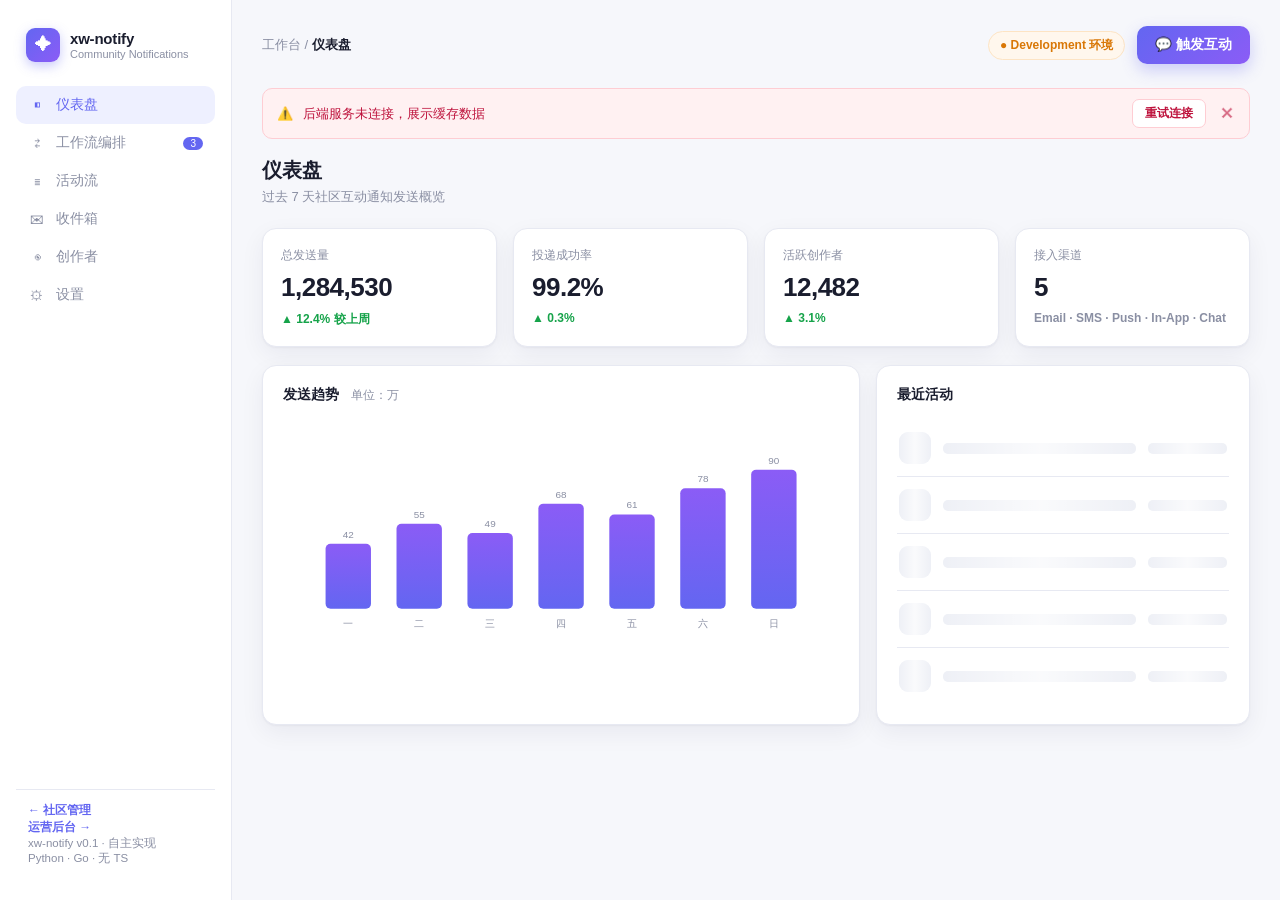
==== commit f4043d2e: "统一社区作者与通知收件箱" ====
--- a/dashboard/index.html
+++ b/dashboard/index.html
@@ -17,10 +17,10 @@
       <li data-view="workflows"><span class="ic">⇄</span>工作流编排<span class="badge">3</span></li>
       <li data-view="activity"><span class="ic">≣</span>活动流</li>
       <li data-view="inbox"><span class="ic">✉</span>收件箱<span class="badge badge-count" id="inbox-badge" hidden>0</span></li>
-      <li data-view="subscribers"><span class="ic">◉</span>创作者<span class="badge">12.4k</span></li>
+      <li data-view="subscribers"><span class="ic">◉</span>创作者</li>
       <li data-view="settings"><span class="ic">⚙</span>设置</li>
     </ul>
-    <div class="sidebar-foot"><a class="foot-link" href="/community/">← 社区管理</a><br/><a class="foot-link" href="admin.html">运营后台 →</a><br/>xw-notify v0.1 · 自主实现<br/>Python · Go · 无 TS</div>
+    <div class="sidebar-foot"><a class="foot-link" href="/community/" target="_top" data-workspace-view="community">← 社区管理</a><br/><a class="foot-link" href="admin.html" data-workspace-view="operations">运营后台 →</a><br/>xw-notify v0.1 · 自主实现<br/>Python · Go · 无 TS</div>
   </aside>
 
   <main>
